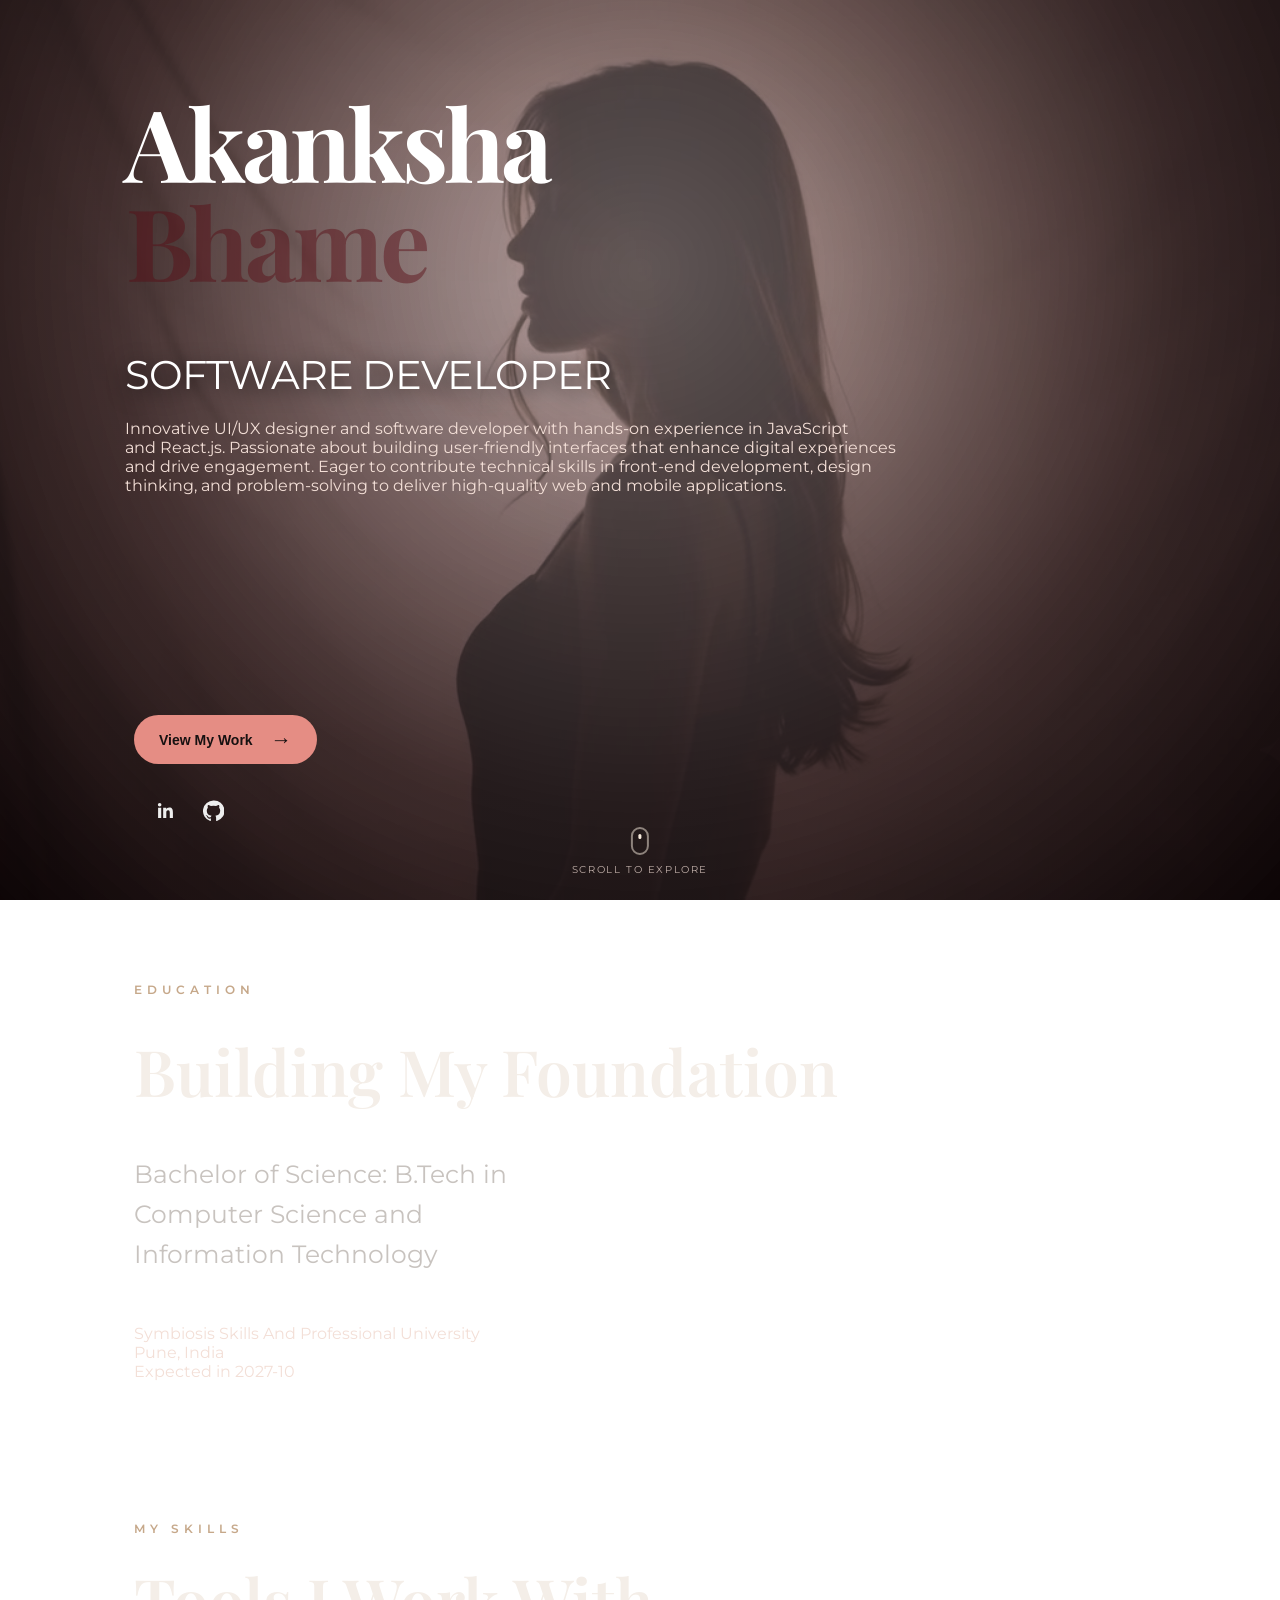
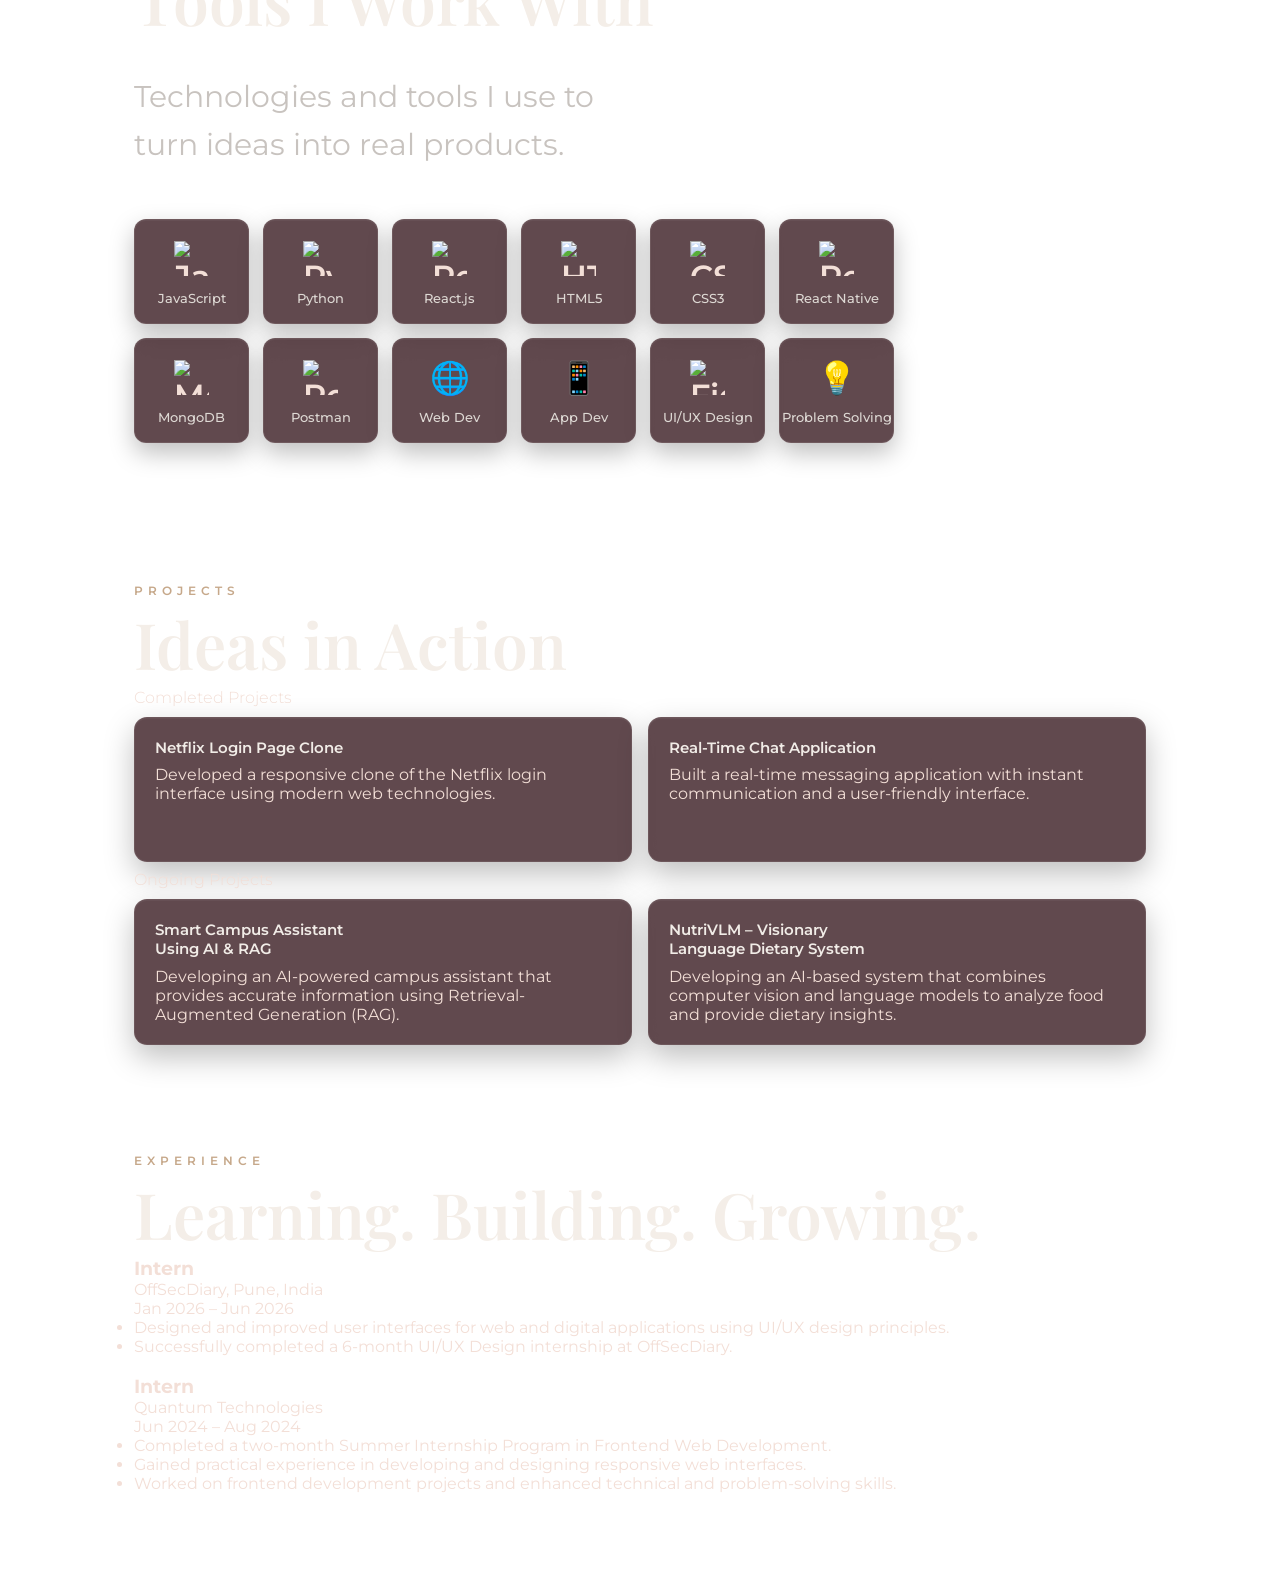
==== index.html @ 615d77a4 "Add portfolio website" ====
<!DOCTYPE html>
<html lang="ru">
<head>
  <meta charset="UTF-8">
  <meta name="viewport" content="width=device-width, initial-scale=1.0">
  <title>Portfolio</title>
  <link rel="preconnect" href="https://fonts.googleapis.com">
  <link rel="preconnect" href="https://fonts.gstatic.com" crossorigin>
  <link href="https://fonts.googleapis.com/css2?family=Cormorant+Garamond:ital,wght@0,400;0,600;0,700;1,400&family=Montserrat:wght@300;400;500;600;700;800;900&family=Playfair+Display:ital,wght@0,600;0,700;0,900;1,600&display=swap" rel="stylesheet">
  <link rel="stylesheet" href="style.css">
</head>
<body>
  <!-- Fixed Background Canvas for 240-frame Scroll Animation -->
  <div id="canvas-container">
    <canvas id="animation-canvas"></canvas>
    <div class="crimson-vignette"></div>
  </div>

  <!-- Minimal Loader -->
  <div id="loader">
    <div class="loader-content">
      <div class="loader-brand">AKKIRA</div>
      <div class="loader-bar-bg">
        <div id="loader-bar"></div>
      </div>
      <span id="loader-text">Loading 0%</span>
    </div>
  </div>

  <!-- Subtle Scroll Prompt -->
  <div id="scroll-indicator">
    <div class="mouse">
      <div class="wheel"></div>
    </div>
    <span>Scroll to explore</span>
  </div>

  <!-- Main Scrollable Portfolio Content -->
  <main class="portfolio-wrapper">
    
    <!-- 1. HERO SECTION -->
    <section class="section-hero">
      <div class="hero-watermark">Akanksha </div>
      <div class="hero-watermark-1">Bhame </div>
      
      <div class="hero-content">
        <!-- Left: Roles & Socials -->
        <div class="hero-left">
          <div class="hero-roles">
            <span class="role-text">SOFTWARE DEVELOPER</span>
            
          </div>
          <div class="hero-roles-1">
            Innovative UI/UX designer and software developer with hands-on experience in JavaScript<br> and React.js.
Passionate about building user-friendly interfaces that enhance digital experiences<br> and drive
engagement. Eager to contribute technical skills in front-end development, design <br>thinking, and
problem-solving to deliver high-quality web and mobile applications.
            
          </div>
          
        </div>

        
       
      </div>
    </section>

    <div class="hero-actions">

    <!-- View My Work Button -->
    <a href="#projects" class="view-work-btn">
        View My Work
        <span>→</span>
    </a>

</div>


<!-- Social Links -->
<div class="social-links">

    <!-- LinkedIn -->
    <a
        href="https://www.linkedin.com/in/akanksha-bhame-137a032b9/"
        target="_blank"
        rel="noopener noreferrer"
        aria-label="LinkedIn"
        class="social-icon"
    >
        <svg viewBox="0 0 24 24">
            <path d="M20.45 20.45h-3.56v-5.57c0-1.33-.03-3.04-1.85-3.04-1.85 0-2.14 1.45-2.14 2.95v5.66H9.34V8.99h3.42v1.56h.05c.48-.9 1.64-1.85 3.38-1.85 3.61 0 4.28 2.38 4.28 5.48v6.27zM5.32 7.43a2.07 2.07 0 1 1 0-4.14 2.07 2.07 0 0 1 0 4.14zM3.54 20.45H7.1V8.99H3.54v11.46z"/>
        </svg>
    </a>


    <!-- GitHub -->
    <a
        href="https://github.com/akankshabhame"
        target="_blank"
        rel="noopener noreferrer"
        aria-label="GitHub"
        class="social-icon"
    >
        <svg viewBox="0 0 24 24">
            <path d="M12 .5a12 12 0 0 0-3.79 23.39c.6.11.82-.26.82-.58v-2.05c-3.34.73-4.04-1.42-4.04-1.42-.55-1.39-1.34-1.76-1.34-1.76-1.09-.75.08-.74.08-.74 1.2.08 1.83 1.23 1.83 1.23 1.07 1.83 2.8 1.3 3.49.99.11-.77.42-1.3.76-1.6-2.67-.3-5.47-1.34-5.47-5.94 0-1.31.47-2.38 1.23-3.22-.12-.3-.53-1.52.12-3.18 0 0 1-.32 3.3 1.23a11.5 11.5 0 0 1 6 0c2.29-1.55 3.29-1.23 3.29-1.23.66 1.66.25 2.88.13 3.18.77.84 1.23 1.91 1.23 3.22 0 4.61-2.81 5.64-5.48 5.94.43.37.81 1.1.81 2.22v3.29c0 .32.22.69.83.57A12 12 0 0 0 12 .5z"/>
        </svg>
    </a>


</div>

    <div class="education">
      EDUCATION
    </div>
    <h2 class="education-title">
                Building My Foundation
    </h2>
    <div class="degree">
                        Bachelor of Science: B.Tech in<br>
                        Computer Science and Information Technology
    </div>
    <div class="university">
                        Symbiosis Skills And Professional University<br>
                        Pune, India<br>
                        Expected in 2027-10
                    </div>

    <!-- 2. "КТО Я?" & "ЭТАПЫ РАБОТЫ" -->
     <div class="skills-label">
                My Skills
            </div>

            <h2 class="skills-title">
                Tools I Work With
            </h2>

            <p class="skills-description">
                Technologies and tools I use to turn ideas
                into real products.
            </p>
         

            <!-- Skills -->
            <div class="skills-grid">

                <!-- JavaScript -->
                <div class="skill-card">
                    <div class="skill-icon javascript">
                        <img
                            src="https://cdn.simpleicons.org/javascript/F7DF1E"
                            alt="JavaScript"
                        >
                    </div>
                    <div class="skill-name">
                        JavaScript
                    </div>
                </div>


                <!-- Python -->
                <div class="skill-card">
                    <div class="skill-icon python">
                        <img
                            src="https://cdn.simpleicons.org/python/3776AB"
                            alt="Python"
                        >
                    </div>
                    <div class="skill-name">
                        Python
                    </div>
                </div>


                <!-- React -->
                <div class="skill-card">
                    <div class="skill-icon react">
                        <img
                            src="https://cdn.simpleicons.org/react/61DAFB"
                            alt="React.js"
                        >
                    </div>
                    <div class="skill-name">
                        React.js
                    </div>
                </div>


                <!-- HTML -->
                <div class="skill-card">
                    <div class="skill-icon html">
                        <img
                            src="https://cdn.simpleicons.org/html5/E34F26"
                            alt="HTML5"
                        >
                    </div>
                    <div class="skill-name">
                        HTML5
                    </div>
                </div>
                <!-- CSS -->
                <div class="skill-card">
                    <div class="skill-icon css">
                        <img
                            src="https://cdn.simpleicons.org/css3/1572B6"
                            alt="CSS3"
                        >
                    </div>
                    <div class="skill-name">
                        CSS3
                    </div>
                </div>


                <!-- React Native -->
                <div class="skill-card">
                    <div class="skill-icon react">
                        <img
                            src="https://cdn.simpleicons.org/react/61DAFB"
                            alt="React Native"
                        >
                    </div>
                    <div class="skill-name">
                        React Native
                    </div>
                </div>


                <!-- MongoDB -->
                <div class="skill-card">
                    <div class="skill-icon mongodb">
                        <img
                            src="https://cdn.simpleicons.org/mongodb/47A248"
                            alt="MongoDB"
                        >
                    </div>
                    <div class="skill-name">
                        MongoDB
                    </div>
                </div>


                <!-- Postman -->
                <div class="skill-card">
                    <div class="skill-icon postman">
                        <img
                            src="https://cdn.simpleicons.org/postman/FF6C37"
                            alt="Postman"
                        >
                    </div>
                    <div class="skill-name">
                        Postman
                    </div>
                </div>


                <!-- Web Development -->
                <div class="skill-card">
                    <div class="skill-icon web">
                        🌐
                    </div>
                    <div class="skill-name">
                        Web Dev
                    </div>
                </div>


                <!-- App Development -->
                <div class="skill-card">
                    <div class="skill-icon mobile">
                        📱
                    </div>
                    <div class="skill-name">
                        App Dev
                    </div>
                </div>


                <!-- UI/UX -->
                <div class="skill-card">
                    <div class="skill-icon figma">
                        <img
                            src="https://cdn.simpleicons.org/figma/F24E1E"
                            alt="Figma"
                        >
                    </div>
                    <div class="skill-name">
                        UI/UX Design
                    </div>
                </div>


                <!-- Problem Solving -->
                <div class="skill-card">
                    <div class="skill-icon problem">
                        💡
                    </div>
                    <div class="skill-name">
                        Problem Solving
                    </div>
                </div>

              </div>

                <section class="section-project">
                   <div class="projects-label">
            Projects
        </div>

        <h2 class="projects-title">
            Ideas in Action
        </h2>
        <div class="project-category">
            Completed Projects
        </div>

         <div class="project-grid">
            <!-- Netflix -->
            <div class="project-card">
               <div class="project-content">
                    <h3 class="project-name">
                        Netflix Login Page Clone
                    </h3>

                    <p class="project-description">
                        Developed a responsive clone of
                        the Netflix login interface using
                        modern web technologies.
                    </p>
                </div>
            </div>

                 <div class="project-card">
                   <div class="project-content">
                    <h3 class="project-name">
                        Real-Time Chat Application
                    </h3>

                    <p class="project-description">
                        Built a real-time messaging
                        application with instant
                        communication and a user-friendly
                        interface.
                    </p>
                  </div>
                </div>
            </div>

            


                
             <div class="project-category">
            Ongoing Projects
        </div>


        <div class="project-grid">


            <!-- Smart Campus -->

            <div class="project-card">
                <div class="project-content">

                    <h3 class="project-name">
                        Smart Campus Assistant
                        <br>
                        Using AI & RAG
                    </h3>

                    <p class="project-description">
                        Developing an AI-powered campus
                        assistant that provides accurate
                        information using Retrieval-Augmented
                        Generation (RAG).
                    </p>

                </div>
            </div>


            <!-- NutriVLM -->

            <div class="project-card">
                <div class="project-content">

                    <h3 class="project-name">
                        NutriVLM – Visionary
                        <br>
                        Language Dietary System
                    </h3>

                    <p class="project-description">
                        Developing an AI-based system
                        that combines computer vision
                        and language models to analyze
                        food and provide dietary insights.
                    </p>

                </div>
                </div>

                </section>

    
          <section class="experience-section">

    <div class="experience-container">


        <!-- Section Label -->

        <div class="experience-label">
            Experience
        </div>


        <!-- Main Heading -->

        <h2 class="experience-title">
            Learning. Building. Growing.
        </h2>


        <!-- Timeline -->

        <div class="timeline">


            <!-- =================================
                 EXPERIENCE 1
            ================================= -->

            <div class="timeline-item">

                <div class="timeline-dot"></div>


                <h3 class="job-title">
                    Intern
                </h3>


                <div class="company">
                    OffSecDiary, Pune, India
                </div>


                <div class="date">
                    Jan 2026 – Jun 2026
                </div>


                <ul class="job-details">

                    <li>
                        Designed and improved user interfaces
                        for web and digital applications
                        using UI/UX design principles.
                    </li>

                    <li>
                        Successfully completed a 6-month
                        UI/UX Design internship at OffSecDiary.
                    </li>

                </ul>

            </div>


            <!-- =================================
                 EXPERIENCE 2
            ================================= -->
             <br>
            <div class="timeline-item">

                <div class="timeline-dot"></div>


                <h3 class="job-title">
                    Intern
                </h3>


                <div class="company">
                    Quantum Technologies
                </div>


                <div class="date">
                    Jun 2024 – Aug 2024
                </div>


                <ul class="job-details">

                    <li>
                        Completed a two-month Summer Internship
                        Program in Frontend Web Development.
                    </li>

                    <li>
                        Gained practical experience in developing
                        and designing responsive web interfaces.
                    </li>

                    <li>
                        Worked on frontend development projects
                        and enhanced technical and problem-solving
                        skills.
                    </li>

                </ul>

            </div>


        </div>

    </div>

</section>
   

    

  </main>

  <script src="main.js"></script>
</body>
</html>
---- style.css ----
* {
  margin: 0;
  padding: 0;
  box-sizing: border-box;
}

:root {
  --bg-dark: #0f0103;
  --bg-card: rgba(36, 4, 10, 0.72);
  --bg-card-hover: rgba(52, 6, 15, 0.85);
  --border-crimson: rgba(225, 60, 75, 0.25);
  --border-glow: rgba(245, 80, 95, 0.55);
  --text-cream: #faeedf;
  --text-light: #f3dfd7;
  --text-muted: rgba(243, 223, 215, 0.75);
  --accent-red: #d92534;
  --accent-gold: #e5b89a;
  --font-serif: 'Playfair Display', 'Cormorant Garamond', serif;
  --font-sans: 'Montserrat', sans-serif;
}

html, body {
  width: 100%;
  min-height: 100%;
  color: var(--text-light);
  font-family: var(--font-sans);
  overflow-x: hidden;
  scroll-behavior: smooth;
}

/* ========================================================
   1. FIXED BACKGROUND CANVAS & VIGNETTE
   ======================================================== */
#canvas-container {
  position: fixed;
  top: 0;
  left: 0;
  width: 100vw;
  height: 100vh;
  z-index: 0;
  pointer-events: none;
  overflow: hidden;
}

#animation-canvas {
  width: 100%;
  height: 100%;
  display: block;
  opacity: 0.5;
  
  transition: opacity 0.5s ease;
}

.crimson-vignette {
  position: absolute;
  inset: 0;
  background: radial-gradient(circle at 50% 30%, rgba(65, 8, 18, 0.35) 0%, rgba(25, 2, 6, 0.8) 60%, rgba(12, 1, 3, 0.98) 100%);
  mix-blend-mode: multiply;
  pointer-events: none;
}

/* ========================================================
   2. MINIMAL LOADER & SCROLL INDICATOR
   ======================================================== */
#loader {
  position: fixed;
  inset: 0;
  background-color: #0b0103;
  display: flex;
  align-items: center;
  justify-content: center;
  z-index: 999;
  transition: opacity 0.6s cubic-bezier(0.16, 1, 0.3, 1), visibility 0.6s;
}

#loader.loaded {
  opacity: 0;
  visibility: hidden;
  pointer-events: none;
}

.loader-content {
  display: flex;
  flex-direction: column;
  align-items: center;
  gap: 14px;
}

.loader-brand {
  font-size: 20px;
  letter-spacing: 0.35em;
  font-weight: 700;
  color: var(--text-cream);
}

.loader-bar-bg {
  width: 220px;
  height: 3px;
  background: rgba(255, 255, 255, 0.12);
  border-radius: 999px;
  overflow: hidden;
}

#loader-bar {
  width: 0%;
  height: 100%;
  background: linear-gradient(90deg, #d92534, #faeedf);
  transition: width 0.15s ease-out;
}

#loader-text {
  font-size: 11px;
  letter-spacing: 0.18em;
  text-transform: uppercase;
  color: var(--text-muted);
}

#scroll-indicator {
  position: fixed;
  bottom: 24px;
  left: 50%;
  transform: translateX(-50%);
  display: flex;
  flex-direction: column;
  align-items: center;
  gap: 8px;
  z-index: 10;
  pointer-events: none;
  transition: opacity 0.4s ease;
}

#scroll-indicator.hide {
  opacity: 0;
}

.mouse {
  width: 18px;
  height: 28px;
  border: 2px solid rgba(250, 238, 223, 0.5);
  border-radius: 12px;
  position: relative;
}

.wheel {
  width: 3px;
  height: 5px;
  background-color: var(--text-cream);
  border-radius: 2px;
  position: absolute;
  top: 5px;
  left: 50%;
  transform: translateX(-50%);
  animation: scrollWheel 1.8s cubic-bezier(0.65, 0, 0.35, 1) infinite;
}

@keyframes scrollWheel {
  0% { opacity: 1; transform: translate(-50%, 0); }
  100% { opacity: 0; transform: translate(-50%, 12px); }
}

#scroll-indicator span {
  font-size: 10px;
  letter-spacing: 0.16em;
  text-transform: uppercase;
  color: var(--text-muted);
}

/* ========================================================
   3. PORTFOLIO WRAPPER & SECTIONS
   ======================================================== */
.portfolio-wrapper {
  position: relative;
  z-index: 2;
  max-width: 1060px;
  margin: 0 auto;
  padding: 20px 24px 100px;
  display: flex;
  flex-direction: column;
  gap: 50px;
}

.serif-title {
  font-family: var(--font-serif);
  font-weight: 600;
  color: var(--text-cream);
  font-size: 2.1rem;
  letter-spacing: -0.01em;
  text-transform: lowercase;
}

.serif-title.large {
  font-size: 3.4rem;
  text-transform: none;
}

/* ========================================================
   4. HERO SECTION
   ======================================================== */
.section-hero {
  position: relative;
  min-height: 85vh;
  display: flex;
  align-items: center;
  justify-content: center;
  padding: 40px 0 20px;
  overflow: visible;
}

.hero-watermark {
  position: absolute;
  top: 10%;
  left: 20%;
  transform: translateX(-50%);
  font-family: var(--font-serif);
  font-size: 100px;
  font-weight: 700;
  color: #fff;
  letter-spacing: -0.04em;
  line-height: 0.9;
  z-index: 1;
  pointer-events: none;
  user-select: none;
  white-space: nowrap;
}
.hero-watermark-1 {
  position: absolute;
  top: 23%;
  left: 14%;
  transform: translateX(-50%);
  font-family: var(--font-serif);
  font-size: 100px;
  font-weight: 700;
  color: rgba(89, 11, 20, 0.45);
  letter-spacing: -0.04em;
  line-height: 0.9;
  z-index: 1;
  pointer-events: none;
  user-select: none;
  white-space: nowrap;
}




.hero-left {
  top: 10%;
  gap: 40px;
}

.hero-roles {
   position: relative;
  top: 10%;
  left: -130px;
  line-height: 0.95;
}

.role-text {
  font-size:40px;
  top: 10%;
  color: #ffffff;
  letter-spacing: -0.02em;
  text-shadow: 0 4px 20px rgba(0, 0, 0, 0.8);
}
.hero-roles-1{
  position: relative;
  top: 25px;
  left: -130px;
}






.skills-label {
            font-size: 12px;
            letter-spacing: 5px;
            font-weight: 600;
            color: #c6a88a;
            
            text-transform: uppercase;
        }

        .skills-title {
            font-family: "Playfair Display", serif;
            font-size: clamp(42px, 5vw, 65px);
            font-weight: 600;
            line-height: 1.05;
             position: relative;
            top: -20px;
            color: #f4eee8;
        }

        .skills-description {
            position: relative;
            top: -30px;
            max-width: 480px;
            color: #c8c3bf;
            font-size: 30px;
            line-height: 1.6;
            
        }
         .skills-grid {
            display: flex;
            flex-wrap: wrap;
            gap: 14px;
            max-width: 850px;
             position: relative;
            top: -30px;
        }


        .skill-card {
            width: 115px;
            height: 105px;

            display: flex;
            flex-direction: column;
            align-items: center;
            justify-content: center;

            border-radius: 12px;

            background: var(--bg-card);

                

            border: 1px solid rgba(255, 255, 255, 0.09);

            box-shadow:
                inset 0 1px 0 rgba(255, 255, 255, 0.04),
                0 10px 25px rgba(0, 0, 0, 0.25);

            backdrop-filter: blur(10px);

            
        }

        .skill-card:hover {
            transform: translateY(-7px);

            border-color: rgba(206, 169, 133, 0.5);

            background: #572121;
                
        }


        .skill-icon {
            width: 42px;
            height: 42px;

            display: flex;
            align-items: center;
            justify-content: center;

            margin-bottom: 10px;

            font-size: 32px;
            font-weight: 600;
        }

        .skill-icon img {
            width: 35px;
            height: 35px;
            object-fit: contain;
        }

        .skill-name {
            font-size: 13px;
            color: #ded9d4;
            text-align: center;
            font-weight: 500;
        }


.education{
  position: relative;
  top: -80px;
  font-size: 12px;
            letter-spacing: 5px;
            font-weight: 600;
            color: #c6a88a;
            
            text-transform: uppercase;
}
.education-title{
  font-family: "Playfair Display", serif;
            font-size: clamp(42px, 5vw, 65px);
            font-weight: 600;
            line-height: 1.05;
            position: relative;
            top: -90px;
            color: #f4eee8;
}
.degree{
  position: relative;
            top: -90px;
            max-width: 400px;
            color: #c8c3bf;
            font-size: 25px;
            line-height: 1.6;
}
.university{
  position: relative;
  top: -90px;
}
.projects-label{
  font-size: 12px;
            letter-spacing: 5px;
            font-weight: 600;
            color: #c6a88a;
            margin-bottom: 12px;
            margin-top: 60px;
            text-transform: uppercase;
}
.projects-title{
  font-family: "Playfair Display", serif;
            font-size: clamp(42px, 5vw, 65px);
            font-weight: 600;
            line-height: 1.05;
            
            color: #f4eee8;
}
.project-category{
  position: relative;
  top: 10px;
  font-weight: 300;
}
 .project-grid {
           position: relative;
  top: 20px;
            display: grid;
            grid-template-columns: repeat(2, 1fr);
            gap: 16px;
            margin-bottom: 18px;
        }
.project-card {

            min-height: 145px;

            padding: 20px;

            display: flex;

            align-items: flex-start;

            gap: 18px;

            position: relative;

            border-radius: 13px;

            background:var(--bg-card);

            border: 1px solid rgba(255, 255, 255, 0.08);

            box-shadow:
                inset 0 1px 0 rgba(255,255,255,0.04),
                0 12px 30px rgba(0,0,0,0.25);

            backdrop-filter: blur(12px);
          }

        .project-card:hover {

            transform: translateY(-5px);

            border-color: rgba(198, 168, 138, 0.45);

            background:#572121;
        }
         .project-name {
            
            font-size: 15px;

            font-weight: 600;

            line-height: 1.3;

            color: #f1ece7;

            margin-bottom: 8px;
        }

.experience-label{
 font-size: 12px;
            letter-spacing: 5px;
            font-weight: 600;
            color: #c6a88a;
            margin-bottom: 12px;
            margin-top: 60px;
            text-transform: uppercase;
}        
.experience-title{
font-family: "Playfair Display", serif;
            font-size: clamp(42px, 5vw, 65px);
            font-weight: 600;
            line-height: 1.05;
            margin-bottom: 10px;
            color: #f4eee8;
}


/* =========================
   HERO BUTTON
========================= */

.hero-actions {
    display: flex;
    align-items: center;
    gap: 20px;
    margin-top: 30px;
}

.view-work-btn {
  position: relative;
  top: -150px;
    display: inline-flex;
    align-items: center;
    justify-content: center;
    gap: 18px;

    padding: 14px 25px;

    min-width: 175px;

    background: #e58d84;
    color: #171111;

    border-radius: 30px;

    text-decoration: none;

    font-family: "Inter", sans-serif;
    font-size: 14px;
    font-weight: 600;

    transition: all 0.3s ease;
}

.view-work-btn span {
    font-size: 21px;
    line-height: 1;

    transition: transform 0.3s ease;
}

.view-work-btn:hover {
    background: #f1a098;

    transform: translateY(-3px);

    box-shadow:
        0 10px 30px rgba(229, 141, 132, 0.25);
}

.view-work-btn:hover span {
    transform: translateX(5px);
}


/* =========================
   SOCIAL LINKS
========================= */

.social-links {
    display: flex;
    align-items: center;
    gap: 25px;

    margin-top: 25px;
}

.social-icon {
  position: relative;
  top: -190px;
  left: 20px;
    width: 23px;
    height: 23px;

    display: flex;
    align-items: center;
    justify-content: center;

    color: #eeeeee;

    text-decoration: none;

    transition:
        transform 0.3s ease,
        color 0.3s ease;
}

.social-icon svg {
    width: 21px;
    height: 21px;

    fill: currentColor;
}

.social-icon:hover {
    color: #e58d84;
    transform: translateY(-4px);
}
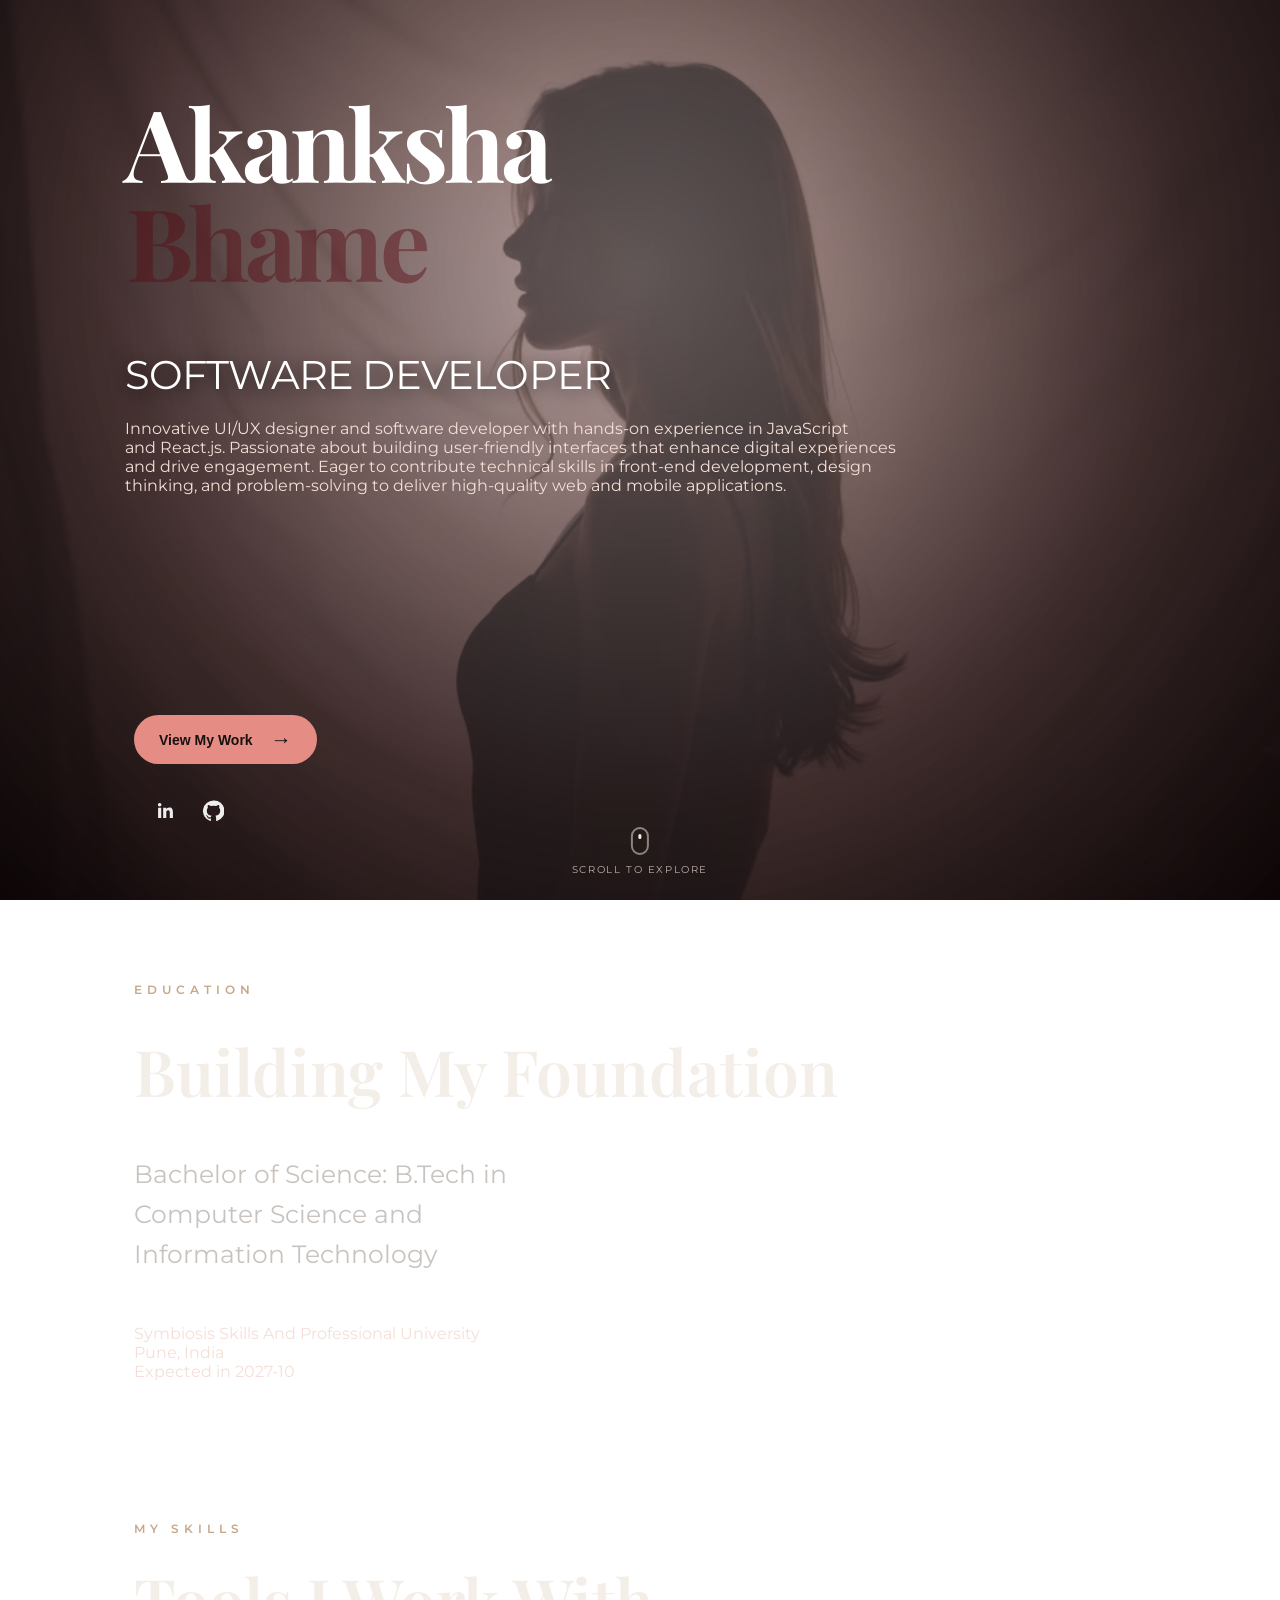
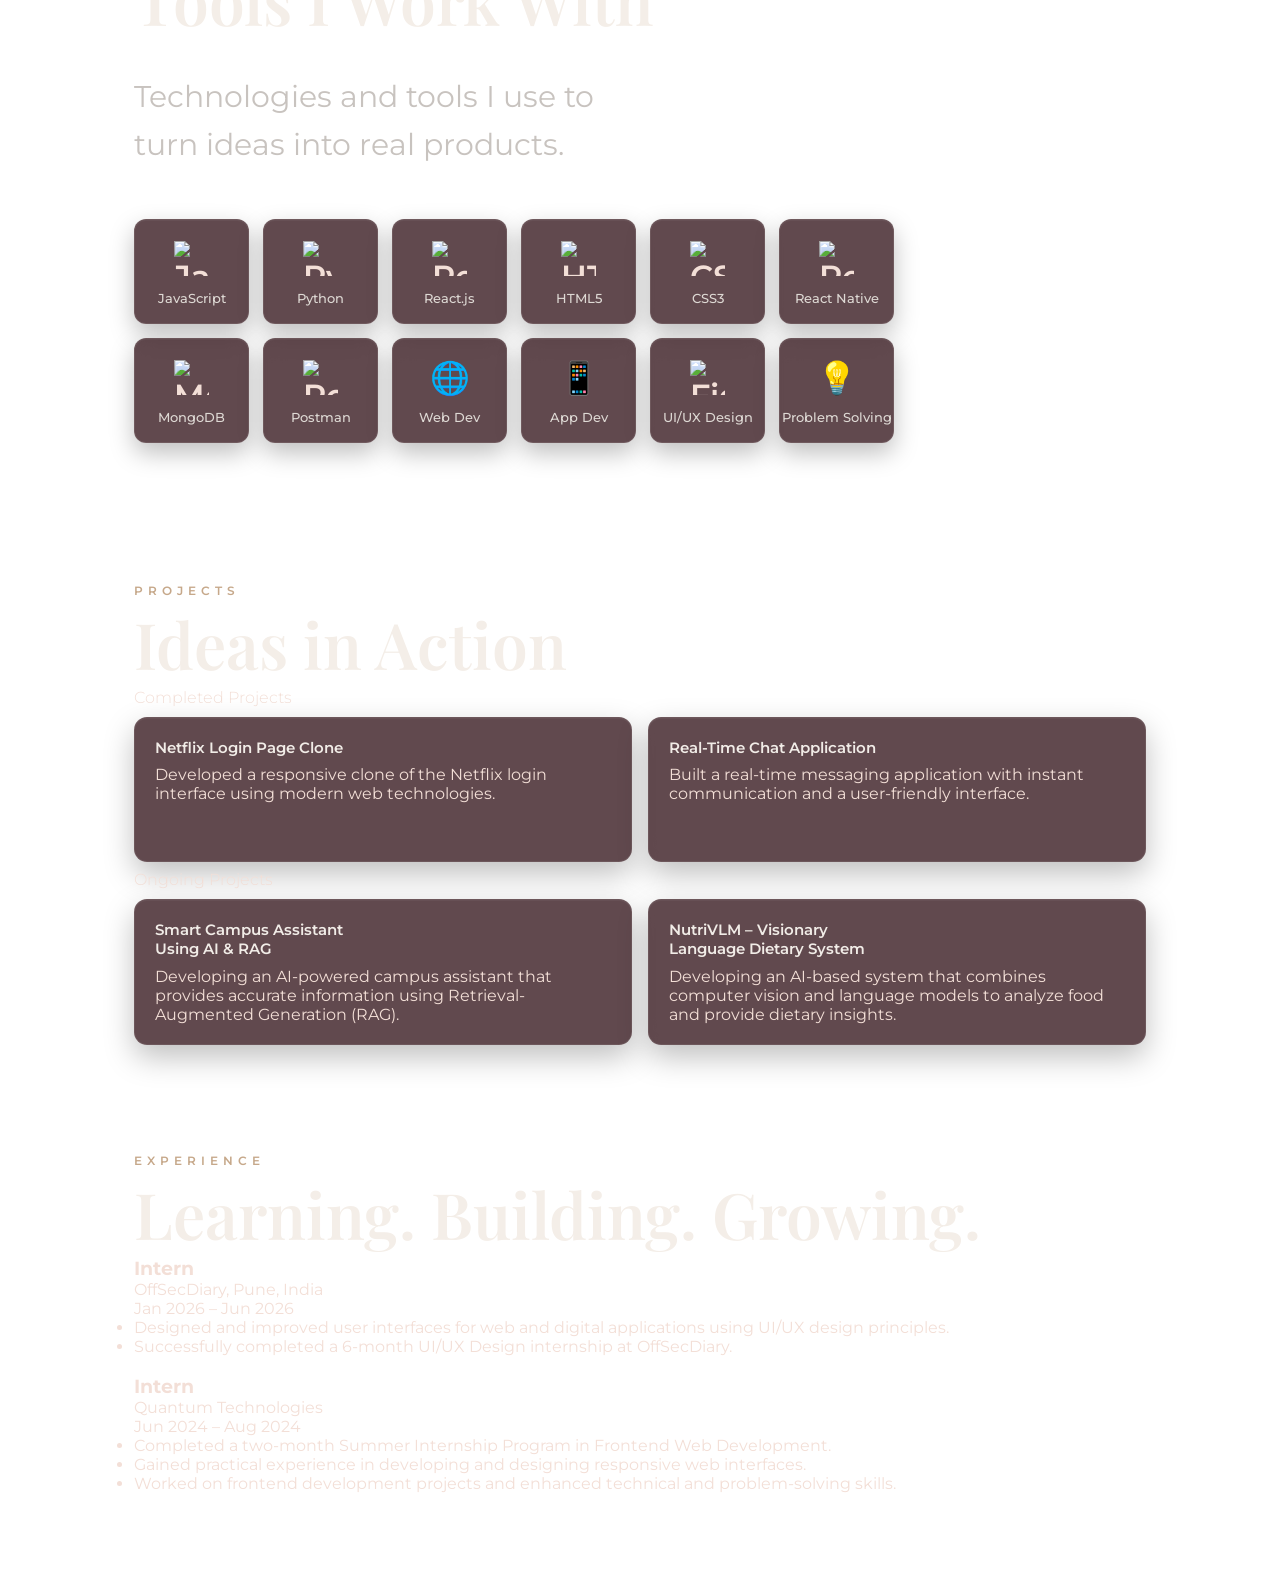
==== commit 6b5b64d4: "Add Google verification" ====
--- a/index.html
+++ b/index.html
@@ -4,6 +4,7 @@
   <meta charset="UTF-8">
   <meta name="viewport" content="width=device-width, initial-scale=1.0">
   <title>Portfolio</title>
+  <meta name="google-site-verification" content="zQ5W2JcD-5ONLkj-LI8YzDoRtZwq68wA1FY4iYecY2U" />
   <link rel="preconnect" href="https://fonts.googleapis.com">
   <link rel="preconnect" href="https://fonts.gstatic.com" crossorigin>
   <link href="https://fonts.googleapis.com/css2?family=Cormorant+Garamond:ital,wght@0,400;0,600;0,700;1,400&family=Montserrat:wght@300;400;500;600;700;800;900&family=Playfair+Display:ital,wght@0,600;0,700;0,900;1,600&display=swap" rel="stylesheet">
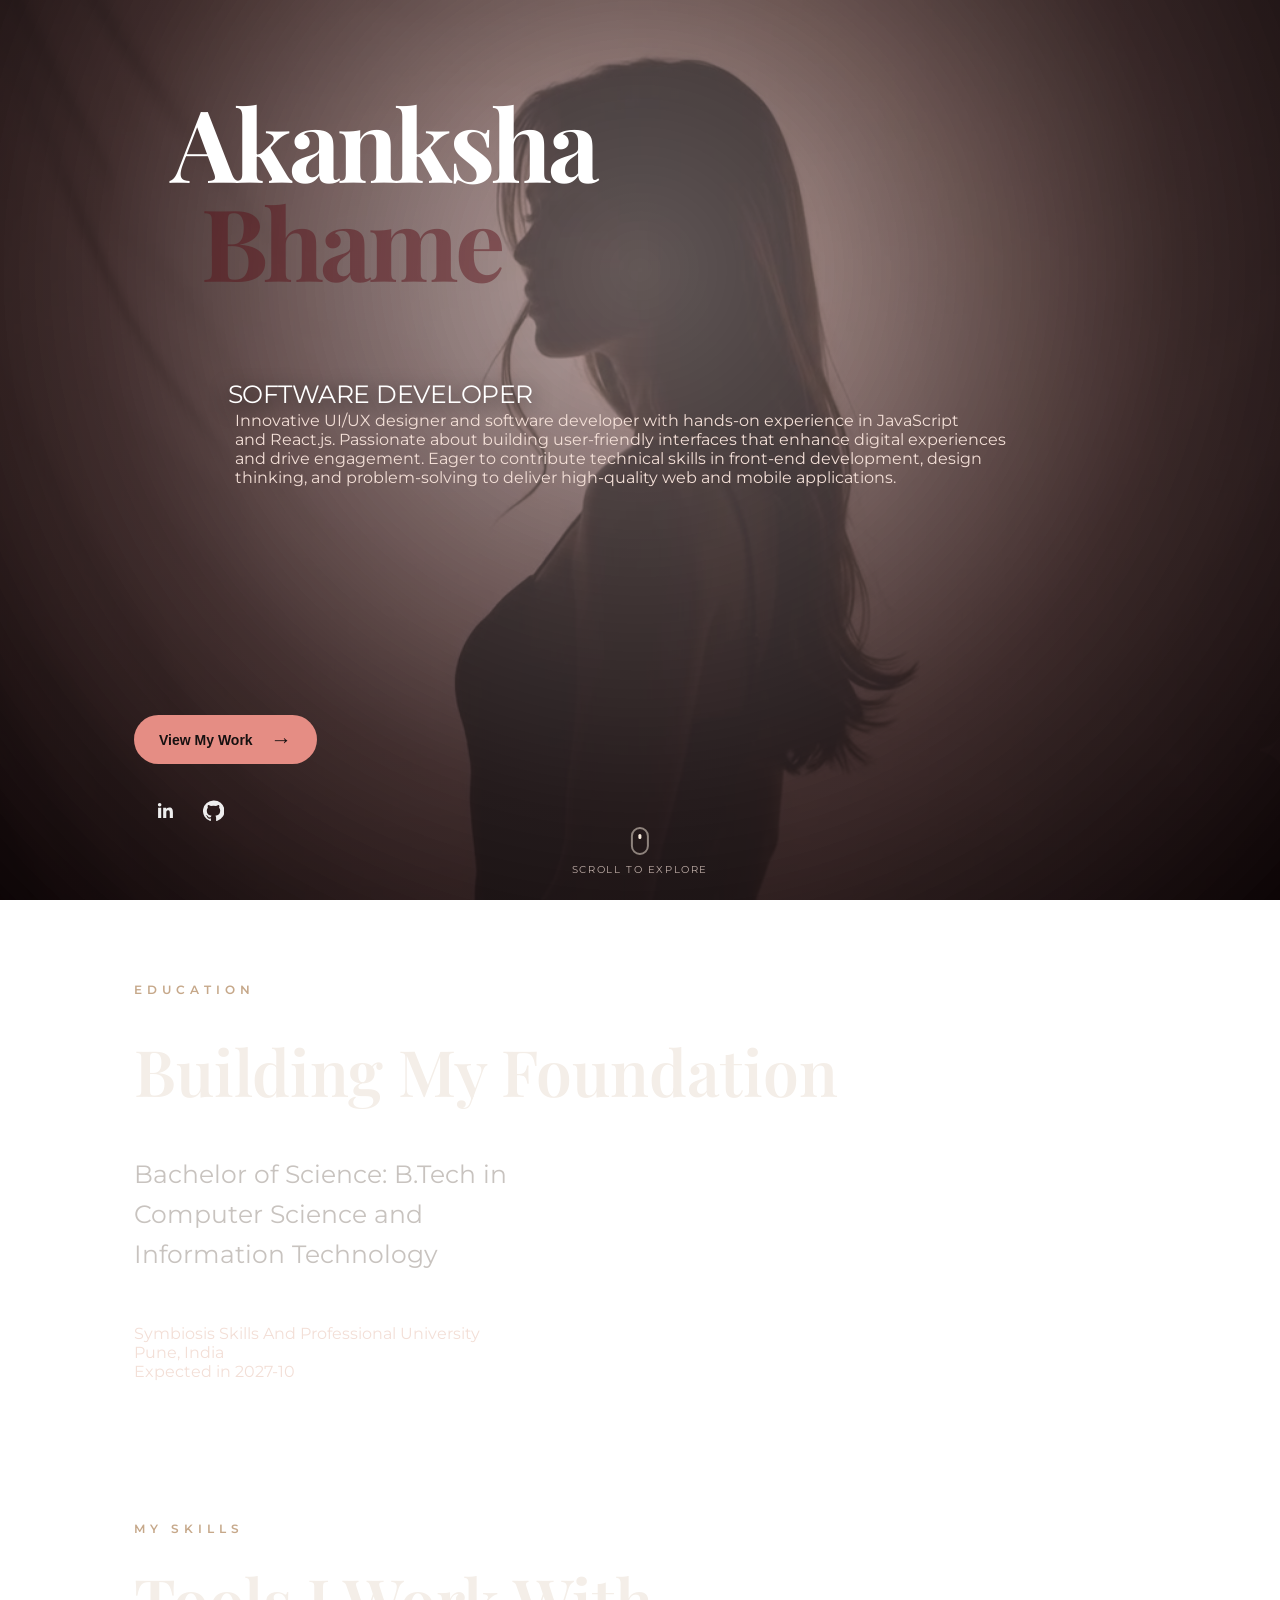
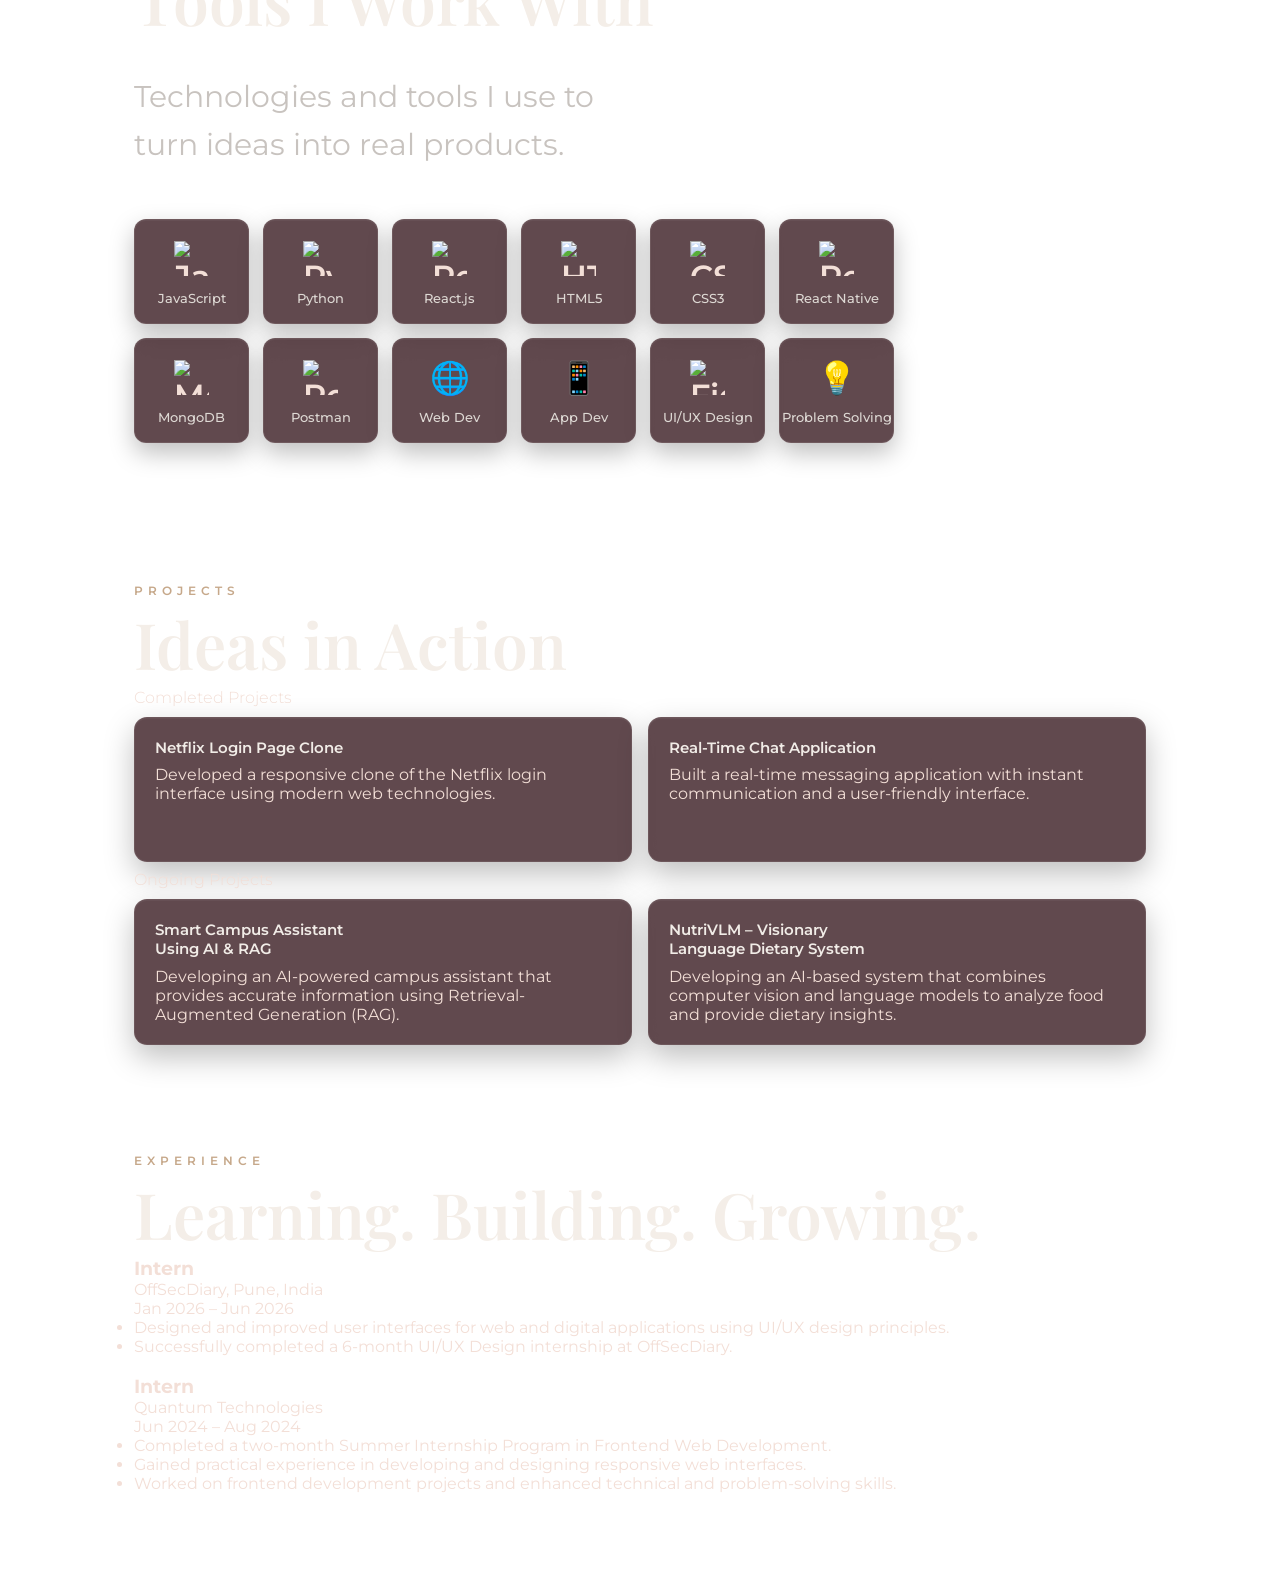
==== commit d99211b7: "Fix mobile responsive portfolio design" ====
--- a/index.html
+++ b/index.html
@@ -4,7 +4,7 @@
   <meta charset="UTF-8">
   <meta name="viewport" content="width=device-width, initial-scale=1.0">
   <title>Portfolio</title>
-  <meta name="google-site-verification" content="zQ5W2JcD-5ONLkj-LI8YzDoRtZwq68wA1FY4iYecY2U" />
+  
   <link rel="preconnect" href="https://fonts.googleapis.com">
   <link rel="preconnect" href="https://fonts.gstatic.com" crossorigin>
   <link href="https://fonts.googleapis.com/css2?family=Cormorant+Garamond:ital,wght@0,400;0,600;0,700;1,400&family=Montserrat:wght@300;400;500;600;700;800;900&family=Playfair+Display:ital,wght@0,600;0,700;0,900;1,600&display=swap" rel="stylesheet">
@@ -20,7 +20,7 @@
   <!-- Minimal Loader -->
   <div id="loader">
     <div class="loader-content">
-      <div class="loader-brand">AKKIRA</div>
+      <div class="loader-brand">AKANKSHA</div>
       <div class="loader-bar-bg">
         <div id="loader-bar"></div>
       </div>
--- a/style.css
+++ b/style.css
@@ -28,6 +28,7 @@
   scroll-behavior: smooth;
 }
 
+
 /* ========================================================
    1. FIXED BACKGROUND CANVAS & VIGNETTE
    ======================================================== */
@@ -209,8 +210,8 @@
 .hero-watermark {
   position: absolute;
   top: 10%;
-  left: 20%;
-  transform: translateX(-50%);
+  left: 10%;
+  transform: translateX(-15%);
   font-family: var(--font-serif);
   font-size: 100px;
   font-weight: 700;
@@ -226,7 +227,7 @@
   position: absolute;
   top: 23%;
   left: 14%;
-  transform: translateX(-50%);
+  transform: translateX(-25%);
   font-family: var(--font-serif);
   font-size: 100px;
   font-weight: 700;
@@ -255,8 +256,10 @@
 }
 
 .role-text {
-  font-size:40px;
-  top: 10%;
+  position: relative;
+    font-size: 25px;
+    top: 20px;
+    left: 103px;
   color: #ffffff;
   letter-spacing: -0.02em;
   text-shadow: 0 4px 20px rgba(0, 0, 0, 0.8);
@@ -264,7 +267,7 @@
 .hero-roles-1{
   position: relative;
   top: 25px;
-  left: -130px;
+  left: -20px;
 }
 
 
@@ -602,4 +605,6 @@
 .social-icon:hover {
     color: #e58d84;
     transform: translateY(-4px);
-}+}
+
+
